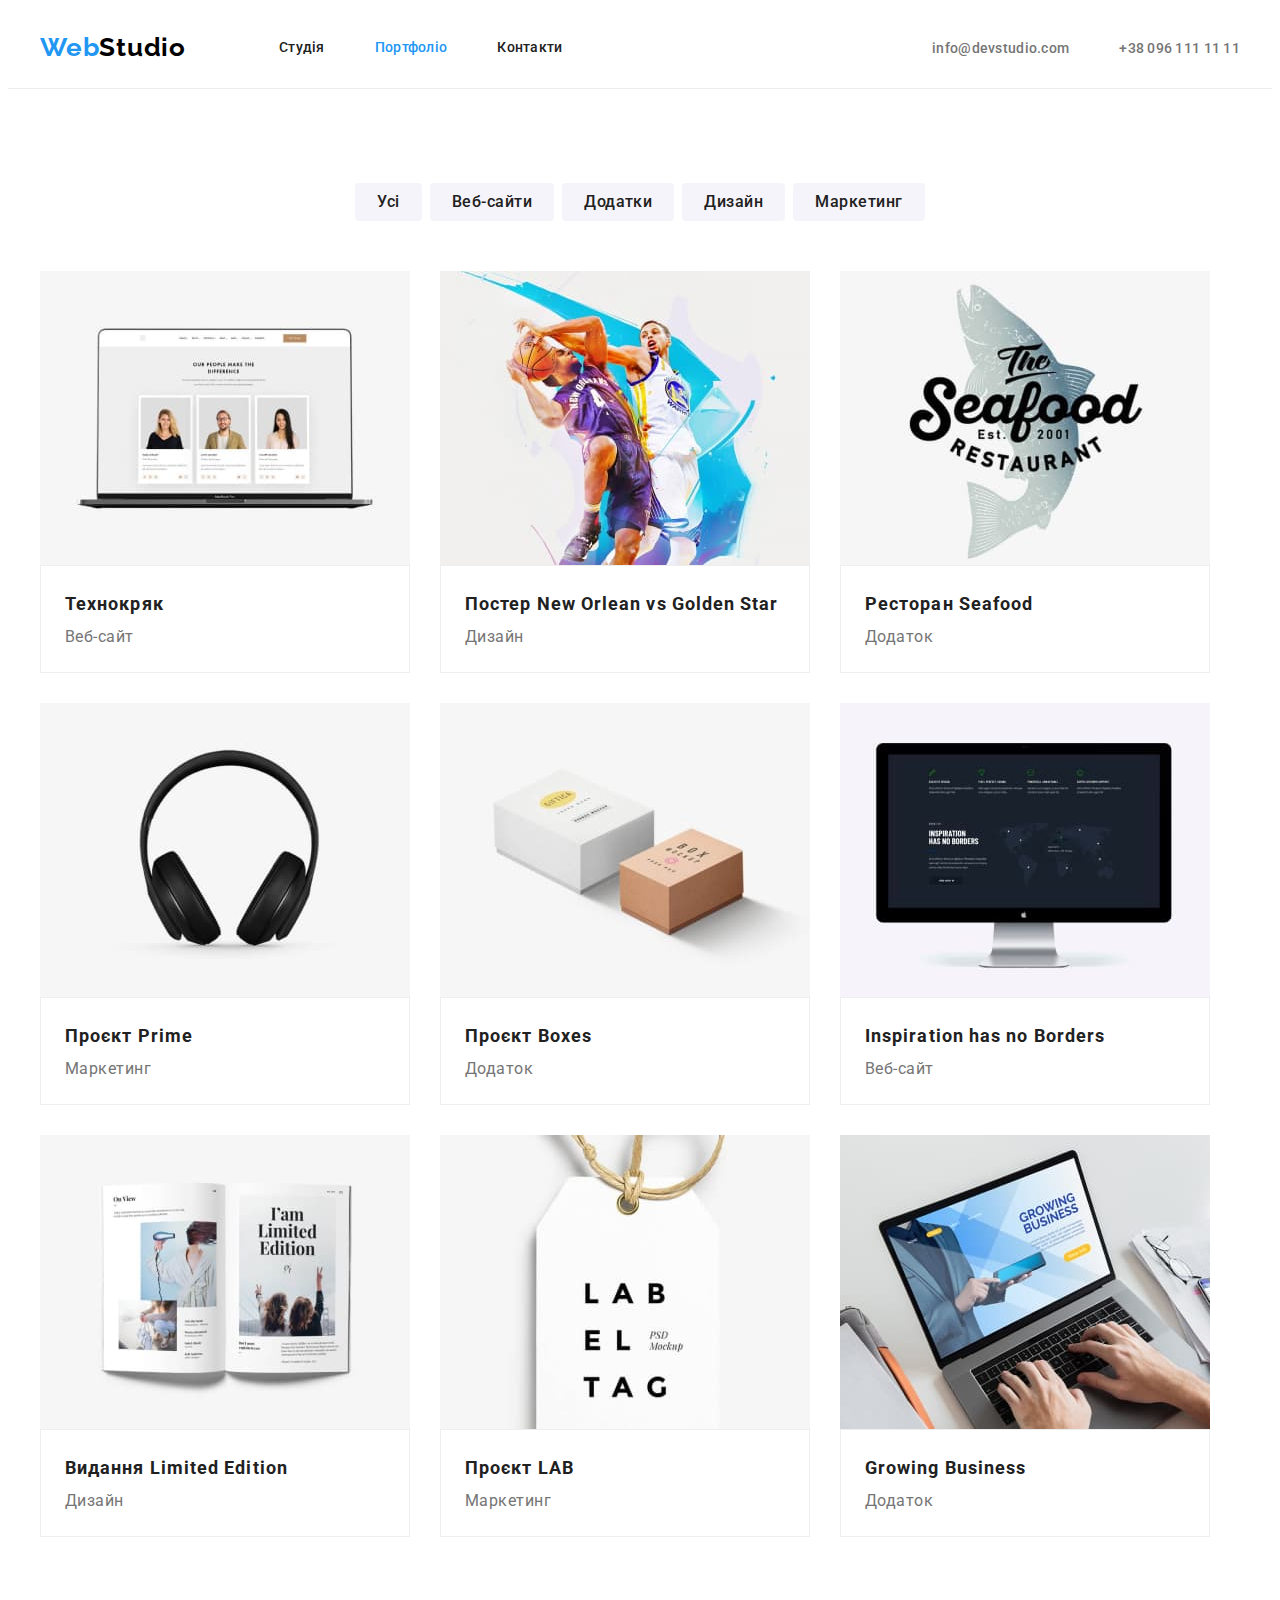
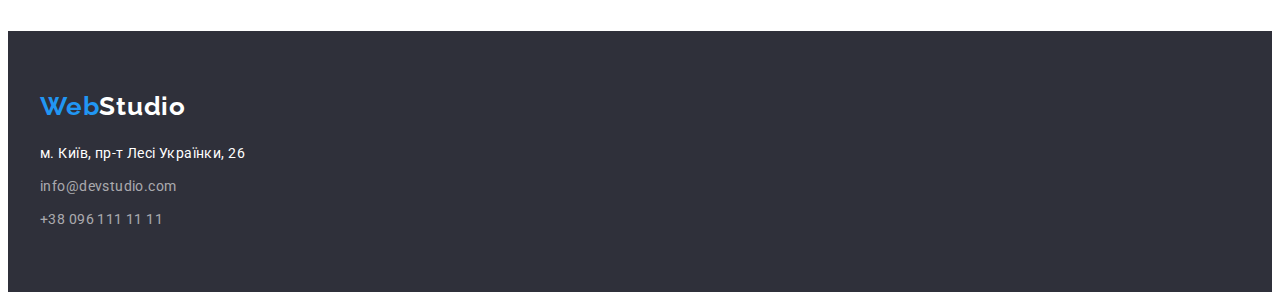
==== portfolio.html @ a1e8a6ac "first commit" ====
<!DOCTYPE html>
<html lang="uk">
  <head>
    <meta charset="UTF-8" />
    <meta http-equiv="X-UA-Compatible" content="IE=edge" />
    <meta name="viewport" content="width=device-width, initial-scale=1.0" />
    <title>WebStudio</title>
    <link rel="preconnect" href="https://fonts.googleapis.com" />
    <link rel="preconnect" href="https://fonts.gstatic.com" crossorigin />
    <link
      href="https://fonts.googleapis.com/css2?family=Raleway:wght@700&family=Roboto:wght@400;500;700;900&display=swap"
      rel="stylesheet"
    />
    <link
      rel="stylesheet"
      href="https://cdnjs.cloudflare.com/ajax/libs/modern-normalize/1.1.0/modern-normalize.min.css"
      integrity="sha512-wpPYUAdjBVSE4KJnH1VR1HeZfpl1ub8YT/NKx4PuQ5NmX2tKuGu6U/JRp5y+Y8XG2tV+wKQpNHVUX03MfMFn9Q=="
      crossorigin="anonymous"
      referrerpolicy="no-referrer"
    />
    <link rel="stylesheet" href="./css/styles.css" />
  </head>
  <body>
    <header class="header">
      <div class="container header-container">
        <nav class="header-nav">
          <a class="header-logo link" href="./index.html"
            ><span class="logo-link">Web</span>Studio</a
          >
          <ul class="header-list list">
            <li class="header-item">
              <a class="header-link link" href="./index.html">Студія</a>
            </li>
            <li class="header-item">
              <a class="header-link link current" href="./portfolio.html">Портфоліо</a>
            </li>
            <li class="header-item"><a class="header-link link" href="#">Контакти</a></li>
          </ul>
        </nav>
        <ul class="header-connect list">
          <li>
            <a class="header-mail link" href="mailto:info@devstudio.com">info@devstudio.com</a>
          </li>
          <li><a class="header-tel link" href="tel:+380961111111">+38 096 111 11 11</a></li>
        </ul>
      </div>
    </header>
    <main>
      <section class="section-project">
        <div class="container button-container">
          <ul class="button-list list">
            <li class="button-item">
              <button class="button-link" type="button">Усі</button>
            </li>
            <li class="button-item">
              <button class="button-link" type="button">Веб-сайти</button>
            </li>
            <li class="button-item">
              <button class="button-link" type="button">Додатки</button>
            </li>
            <li class="button-item">
              <button class="button-link" type="button">Дизайн</button>
            </li>
            <li class="button-item">
              <button class="button-link" type="button">Маркетинг</button>
            </li>
          </ul>
          <h1 class="project-title visually-hidden">Наші проєкти</h1>
          <ul class="project-list list">
            <li class="project-item">
              <img src="./images/project1.jpg" alt="Технокряк" width="370" />
              <div class="design">
                <h3 class="project-link">Технокряк</h3>
                <p class="project-paragraph">Веб-сайт</p>
              </div>
            </li>
            <li class="project-item">
              <img src="./images/project2.jpg" alt="Постер New Orlean vs Golden Star" width="370" />
              <div class="design">
                <h3 class="project-link">
                  Постер <span lang="en"> New Orlean vs Golden Star</span>
                </h3>
                <p class="project-paragraph">Дизайн</p>
              </div>
            </li>
            <li class="project-item">
              <img src="./images/project3.jpg" alt="Ресторан Seafood" width="370" />
              <div class="design">
                <h3 class="project-link">Ресторан <span lang="en">Seafood</span></h3>
                <p class="project-paragraph">Додаток</p>
              </div>
            </li>
            <li class="project-item">
              <img src="./images/project4.jpg" alt="Проєкт Prime" width="370" />
              <div class="design">
                <h3 class="project-link">Проєкт <span lang="en">Prime</span></h3>
                <p class="project-paragraph">Маркетинг</p>
              </div>
            </li>
            <li class="project-item">
              <img src="./images/project5.jpg" alt="Проєкт Boxes" width="370" />
              <div class="design">
                <h3 class="project-link">Проєкт <span lang="en">Boxes</span></h3>
                <p class="project-paragraph">Додаток</p>
              </div>
            </li>
            <li class="project-item">
              <img src="./images/project6.jpg" alt="Inspiration has no Borders" width="370" />
              <div class="design">
                <h3 lang="en" class="project-link">Inspiration has no Borders</h3>
                <p class="project-paragraph">Веб-сайт</p>
              </div>
            </li>
            <li class="project-item">
              <img src="./images/project7.jpg" alt="Видання Limited Edition" width="370" />
              <div class="design">
                <h3 class="project-link">Видання <span lang="en"> Limited Edition</span></h3>
                <p class="project-paragraph">Дизайн</p>
              </div>
            </li>
            <li class="project-item">
              <img src="./images/project8.jpg" alt="Проєкт LAB" width="370" />
              <div class="design">
                <h3 class="project-link">Проєкт <span lang="en">LAB</span></h3>
                <p class="project-paragraph">Маркетинг</p>
              </div>
            </li>
            <li class="project-item">
              <img src="./images/project9.jpg" alt="Growing Business" width="370" />
              <div class="design">
                <h3 lang="en" class="project-link">Growing Business</h3>
                <p class="project-paragraph">Додаток</p>
              </div>
            </li>
          </ul>
        </div>
      </section>
    </main>
    <footer class="footer">
      <div class="container">
        <a class="footer-logo link" href="./index.html"><span class="logo-link">Web</span>Studio</a>
        <address class="address">
          <ul class="footer-list list">
            <li class="footer-item">
              <a
                class="footer-map link"
                href="https://goo.gl/maps/CPtrU1FHBa2aNyZL9"
                target="_blank"
                rel="noopener noreferrer nofollow"
                >м. Київ, пр-т Лесі Українки, 26</a
              >
            </li>
            <li class="footer-item">
              <a class="footer-mail link" href="mailto:info@devstudio.com">info@devstudio.com</a>
            </li>
            <li class="footer-item">
              <a class="footer-tel link" href="tel:+380961111111">+38 096 111 11 11</a>
            </li>
          </ul>
        </address>
      </div>
    </footer>
  </body>
</html>
---- css/styles.css ----
:root {
    --brand-color: #212121;
    --accent-color: #2196F3;
    --accent-text-color: #FFFFFF;
    --paragraph-color: #757575;
}

p,
h1,
h2,
h3,
h4,
h5,
h6 {
    margin: 0;
}

ul,
ol {
    margin: 0;
    padding-left: 0;
}

button {
    cursor: pointer;
}

address {
    font-style: normal;
}

img {
    display: block;
    max-width: 100%;
    height: auto;
}

body {
    font-family: roboto, sans-serif;
    color:var(--brand-color);
}

.container {
    width: 1200px;
    padding-left: 15px;
    padding-right: 15px;
    margin: 0 auto;
    /* outline: 2px solid tomato; */
}

.list {
    list-style: none;
}

.link {
    text-decoration: none;
}

section {
    padding-top: 94px;
    padding-bottom: 94px;
}

/* ----------HEADER---------- */

.header {
    background-color: var(--accent-text-color);
    border-bottom: 1px solid #ECECEC
}

.header-nav {
    display: flex;
    align-items: center;
}

.header-container{
    display: flex;
    align-items: center;
}

.header-logo {
    padding-top: 24px;   
    padding-bottom: 25px;   
    font-family: 'Raleway';
    font-weight: 700;
    font-size: 26px;
    line-height: 1.19;
    letter-spacing: 0.03em;
    color: #000000;
}

.logo-link {
    color: var(--accent-color);
}

.header-list {
    display: flex;
    gap: 50px;
    margin-left: 93px;
}

.header-list :hover, .header-list :focus {
    color: var(--accent-color);
}

.header-list .current {
    color: var(--accent-color);
}

.header-list .link{
    display: block;
    padding-top: 32px;
    padding-bottom: 32px;

}

.header-link {
    font-weight: 500;
    font-size: 14px;
    line-height: 1.14;
    letter-spacing: 0.02em;
    color: var(--brand-color);
}

.header-connect :hover, .header-connect :focus {
    color: var(--accent-color);
}

.header-connect {
    display: flex;
    gap: 50px;
    margin-left: auto;
}

.header-mail {
    display: inline-block;
    font-weight: 500;
    font-size: 14px;
    line-height: 1.14;
    letter-spacing: 0.02em;
    color: var(--paragraph-color);
}

.header-tel {
    display: inline-block;
    font-weight: 500;
    font-size: 14px;
    line-height: 1.14;
    letter-spacing: 0.02em;
    color: var(--paragraph-color);
}

/* ----------HEADER---------- */

/* ----------HERO------------ */

.section-hero {
    background: #2F303A;
    color: var(--accent-text-color);
    text-align: center;
    padding: 200px 0px;
}   

.hero-title {
    margin-bottom: 30px;
    font-weight: 900;
    font-size: 44px;
    line-height: 1.36;
    letter-spacing: 0.06em;
    text-transform: uppercase;
}

.hero-button {
    padding: 10px 32px;
    min-width: 216px;
    height: 50px;
    border-radius: 4px;
    font-family: inherit;
    font-style: normal;
    font-weight: 700;
    font-size: 16px;
    line-height: 1.88;
    border: 0px;
    letter-spacing: 0.06em;
    color: var(--accent-text-color);
    background-color: var(--accent-color);
    box-shadow: 0px 4px 4px rgba(0, 0, 0, 0.15);
    
}

/* ----------HERO------------ */

/* ----------ПЕРЕВАГИ------------ */

.visually-hidden {
    position: absolute;
    white-space: nowrap;
    width: 1px;
    height: 1px;
    overflow: hidden;
    border: 0;
    padding: 0;
    clip: rect(0 0 0 0);
    clip-path: inset(50%);
    margin: -1px;
}

.section-advances {
    background: #F5F5F5;
    padding-bottom: 0px;
}

.advances-list{
    display: flex;
    align-items: flex-start;
    gap: 30px;
}

.advances-item {
    width: 270px;
}

.advances-post-title {
    font-weight: 700;
    font-size: 14px;
    line-height: 1.14;
    letter-spacing: 0.03em;
    text-transform: uppercase;
    color: var(--brand-color);
}

.advances-paragraph {
    margin-top: 10px;
    font-size: 14px;
    line-height: 1.71;
    letter-spacing: 0.03em;
    color: var(--paragraph-color);
}

/* ----------ПЕРЕВАГИ------------ */

/* ----------ЩО РОБИМО------------ */

.section-work {
    background: #F5F5F5;
}

.work-title {
    margin-bottom: 50px;
    font-weight: 700;
    font-size: 36px;
    line-height: 1.17;
    text-align: center;
    letter-spacing: 0.03em;
}

.work-list {
    display: flex;
    flex-wrap: wrap;
}

.work-link {
    margin-right: 30px;
    width: 370px;
}

.work-link:nth-child(3n){
    margin-right: 0;
}


/* ----------ЩО РОБИМО------------ */

/* ----------КОМАНДА-------------- */

.section-team {
    background: #F5F4FA

}

.team-list {
    display: flex;
    flex-wrap: wrap;
}

.team-link {
    margin-right: 30px;
    width: 270px;
    background-color: var(--accent-text-color);
    box-shadow: 0px 1px 3px rgba(0, 0, 0, 0.12), 0px 1px 1px rgba(0, 0, 0, 0.14), 0px 2px 1px rgba(0, 0, 0, 0.2);
    border-radius: 0px 0px 4px 4px;
}

.team-link:nth-child(4n){
    margin-right: 0;
}


.team-title {
    margin-bottom: 50px;
    font-weight: 700;
    font-size: 36px;
    line-height: 1.17;
    text-align: center;
    letter-spacing: 0.03em;
}

.officer {
    padding-top: 30px;
    padding-bottom: 30px;
}

.team-post-title {
    margin-bottom: 10px;
    font-weight: 500;
    font-size: 16px;
    line-height: 1.19;
    text-align: center;
    letter-spacing: 0.03em;
}

.team-paragraph {
    font-size: 16px;
    line-height: 1.19;
    text-align: center;
    letter-spacing: 0.03em;
    color: var(--paragraph-color);
}

/* ----------КОМАНДА-------------- */

/* ----------FOOTER-------------- */

.footer {
    background: #2F303A;
    padding-top: 60px;
    padding-bottom: 60px;
}

.footer-list :hover,
.footer-list :focus {
    color: var(--accent-color)
}

.footer-list {
    margin-top: 20px;
    gap: 10px;
}

.footer-item {
    margin-bottom: 9px;
}

.footer-item:last-child{
    margin-bottom: 0px;
}

.footer-logo {
    font-family: 'Raleway';
    font-style: normal;
    font-weight: 700;
    font-size: 26px;
    line-height: 1.19;
    letter-spacing: 0.03em;
    color: var(--accent-text-color);
}

.footer-map {
    font-size: 14px;
    line-height: 1.71;
    letter-spacing: 0.03em;
    color: var(--accent-text-color);
}

.footer-mail {
    font-size: 14px;
    line-height: 1.71;
    letter-spacing: 0.03em;
    color: rgba(255, 255, 255, 0.6);
}

.footer-tel {
    font-size: 14px;
    line-height: 1.71;
    letter-spacing: 0.03em;
    color: rgba(255, 255, 255, 0.6);
}

/* ----------FOOTER-------------- */

/* ----------ФІЛЬТРИ-------------- */

.button-item :hover,
.button-item :focus {
    color: var(--accent-text-color);
    background: var(--accent-color);
}

.button-list{
    display: flex;
    gap: 8px;
    margin-bottom: 50px;
    justify-content: center;
}

.button-link {
    padding: 6px 22px;
    border: 0px;
    border-radius: 4px;
    font-family: inherit;
    font-weight: 500;
    font-size: 16px;
    line-height: 1.62;
    text-align: center;
    letter-spacing: 0.03em;
    color: var(--brand-color);
    background-color: #F5F4FA;
}

/* ----------ФІЛЬТРИ-------------- */

/* ----------ПРОЄКТИ-------------- */

.section-project{
    background: var(--accent-text-color);
}
.project-list {
    display: flex;
    flex-wrap: wrap;
}

.project-item{
    margin-right: 30px;
    margin-bottom: 30px;
    width: 370px;
    background: #FFFFFF;
}

.project-item:nth-child(3n){
    margin-right: 0;
}

.project-item:nth-last-child(-n+3){
    margin-bottom: 0px;
}

.design{
    border: 1px solid #EEEEEE;
    padding: 20px 24px;
}

.project-link {
    font-weight: 700;
    font-size: 18px;
    line-height: 2;
    letter-spacing: 0.06em;
    color: var(--brand-color);
}

.project-paragraph {
    font-size: 16px;
    line-height: 1.88;
    letter-spacing: 0.03em;
    color: var(--paragraph-color);
}

/* ----------ПРОЄКТИ-------------- */
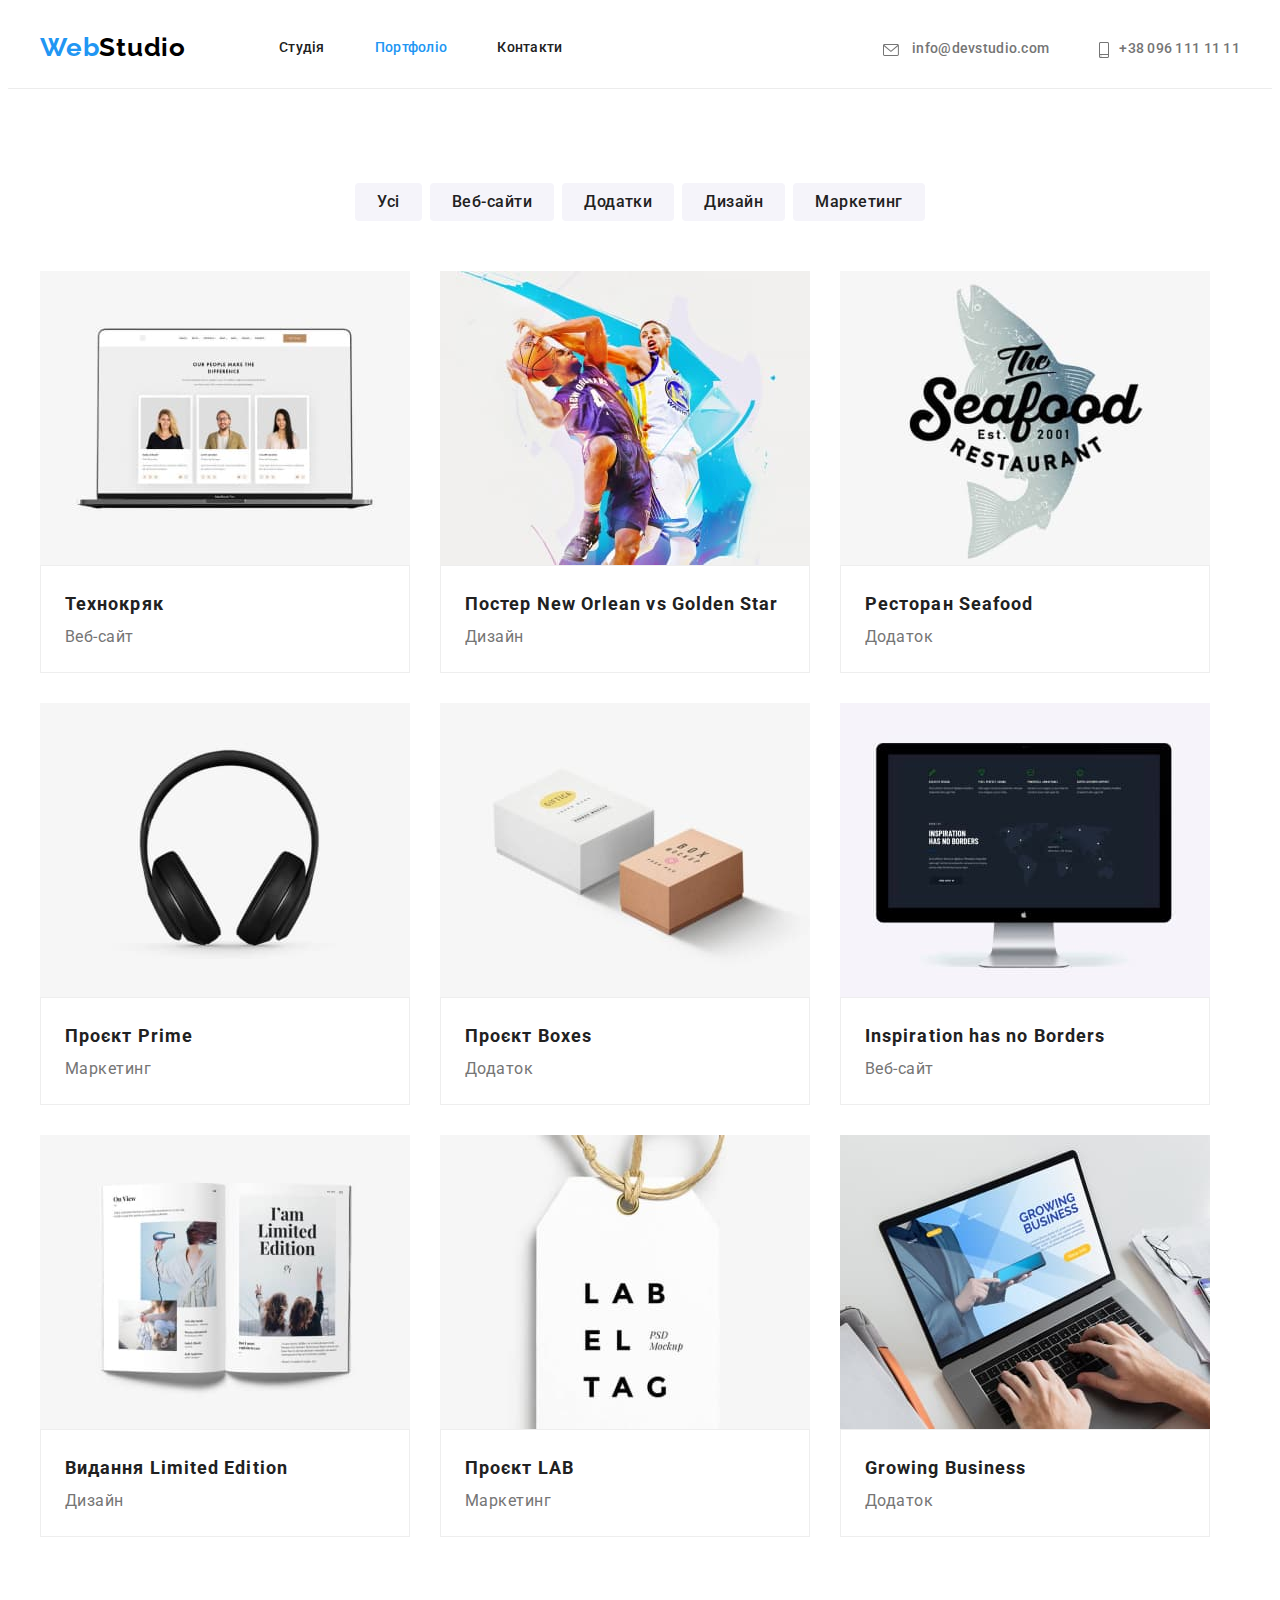
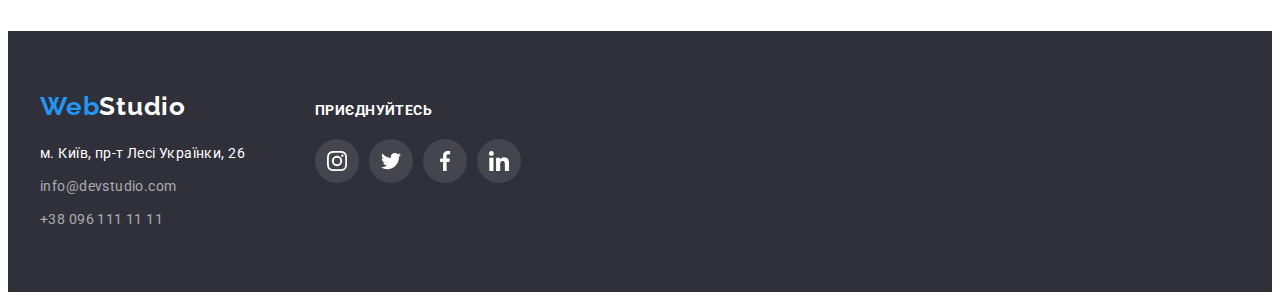
==== commit fa9ce4e3: "third commit" ====
--- a/portfolio.html
+++ b/portfolio.html
@@ -39,9 +39,20 @@
         </nav>
         <ul class="header-connect list">
           <li>
-            <a class="header-mail link" href="mailto:info@devstudio.com">info@devstudio.com</a>
+            <a class="header-mail link" href="mailto:info@devstudio.com">
+              <svg class="header-mail-item" width="16" height="12">
+                <use href="./images/icons.svg#icon-mail"></use>
+              </svg>
+              info@devstudio.com</a
+            >
           </li>
-          <li><a class="header-tel link" href="tel:+380961111111">+38 096 111 11 11</a></li>
+          <li>
+            <a class="header-tel link" href="tel:+380961111111">
+              <svg class="header-phone-item" width="10" height="16">
+                <use href="./images/icons.svg#icon-phone"></use></svg
+              >+38 096 111 11 11</a
+            >
+          </li>
         </ul>
       </div>
     </header>
@@ -65,99 +76,154 @@
               <button class="button-link" type="button">Маркетинг</button>
             </li>
           </ul>
-          <h1 class="project-title visually-hidden">Наші проєкти</h1>
+          <h1 class="project-pretitle visually-hidden">Наші проєкти</h1>
           <ul class="project-list list">
             <li class="project-item">
-              <img src="./images/project1.jpg" alt="Технокряк" width="370" />
-              <div class="design">
-                <h3 class="project-link">Технокряк</h3>
-                <p class="project-paragraph">Веб-сайт</p>
-              </div>
-            </li>
-            <li class="project-item">
-              <img src="./images/project2.jpg" alt="Постер New Orlean vs Golden Star" width="370" />
-              <div class="design">
-                <h3 class="project-link">
-                  Постер <span lang="en"> New Orlean vs Golden Star</span>
-                </h3>
-                <p class="project-paragraph">Дизайн</p>
-              </div>
-            </li>
-            <li class="project-item">
-              <img src="./images/project3.jpg" alt="Ресторан Seafood" width="370" />
-              <div class="design">
-                <h3 class="project-link">Ресторан <span lang="en">Seafood</span></h3>
-                <p class="project-paragraph">Додаток</p>
-              </div>
-            </li>
-            <li class="project-item">
-              <img src="./images/project4.jpg" alt="Проєкт Prime" width="370" />
-              <div class="design">
-                <h3 class="project-link">Проєкт <span lang="en">Prime</span></h3>
-                <p class="project-paragraph">Маркетинг</p>
-              </div>
-            </li>
-            <li class="project-item">
-              <img src="./images/project5.jpg" alt="Проєкт Boxes" width="370" />
-              <div class="design">
-                <h3 class="project-link">Проєкт <span lang="en">Boxes</span></h3>
-                <p class="project-paragraph">Додаток</p>
-              </div>
-            </li>
-            <li class="project-item">
-              <img src="./images/project6.jpg" alt="Inspiration has no Borders" width="370" />
-              <div class="design">
-                <h3 lang="en" class="project-link">Inspiration has no Borders</h3>
-                <p class="project-paragraph">Веб-сайт</p>
-              </div>
-            </li>
-            <li class="project-item">
-              <img src="./images/project7.jpg" alt="Видання Limited Edition" width="370" />
-              <div class="design">
-                <h3 class="project-link">Видання <span lang="en"> Limited Edition</span></h3>
-                <p class="project-paragraph">Дизайн</p>
-              </div>
-            </li>
-            <li class="project-item">
-              <img src="./images/project8.jpg" alt="Проєкт LAB" width="370" />
-              <div class="design">
-                <h3 class="project-link">Проєкт <span lang="en">LAB</span></h3>
-                <p class="project-paragraph">Маркетинг</p>
-              </div>
-            </li>
-            <li class="project-item">
-              <img src="./images/project9.jpg" alt="Growing Business" width="370" />
-              <div class="design">
-                <h3 lang="en" class="project-link">Growing Business</h3>
-                <p class="project-paragraph">Додаток</p>
-              </div>
+              <a href="" class="project-link link"
+                ><img src="./images/project1.jpg" alt="Технокряк" width="370" />
+                <div class="design">
+                  <h2 class="project-title">Технокряк</h2>
+                  <p class="project-paragraph">Веб-сайт</p>
+                </div></a
+              >
+            </li>
+            <li class="project-item">
+              <a href="" class="project-link link"
+                ><img
+                  src="./images/project2.jpg"
+                  alt="Постер New Orlean vs Golden Star"
+                  width="370"
+                />
+                <div class="design">
+                  <h2 class="project-title">
+                    Постер <span lang="en"> New Orlean vs Golden Star</span>
+                  </h2>
+                  <p class="project-paragraph">Дизайн</p>
+                </div></a
+              >
+            </li>
+            <li class="project-item">
+              <a href="" class="project-link link"
+                ><img src="./images/project3.jpg" alt="Ресторан Seafood" width="370" />
+                <div class="design">
+                  <h2 class="project-title">Ресторан <span lang="en">Seafood</span></h2>
+                  <p class="project-paragraph">Додаток</p>
+                </div></a
+              >
+            </li>
+            <li class="project-item">
+              <a href="" class="project-link link"
+                ><img src="./images/project4.jpg" alt="Проєкт Prime" width="370" />
+                <div class="design">
+                  <h2 class="project-title">Проєкт <span lang="en">Prime</span></h2>
+                  <p class="project-paragraph">Маркетинг</p>
+                </div></a
+              >
+            </li>
+            <li class="project-item">
+              <a href="" class="project-link link"
+                ><img src="./images/project5.jpg" alt="Проєкт Boxes" width="370" />
+                <div class="design">
+                  <h2 class="project-title">Проєкт <span lang="en">Boxes</span></h2>
+                  <p class="project-paragraph">Додаток</p>
+                </div></a
+              >
+            </li>
+            <li class="project-item">
+              <a href="" class="project-link link"
+                ><img src="./images/project6.jpg" alt="Inspiration has no Borders" width="370" />
+                <div class="design">
+                  <h2 lang="en" class="project-title">Inspiration has no Borders</h2>
+                  <p class="project-paragraph">Веб-сайт</p>
+                </div></a
+              >
+            </li>
+            <li class="project-item">
+              <a href="" class="project-link link"
+                ><img src="./images/project7.jpg" alt="Видання Limited Edition" width="370" />
+                <div class="design">
+                  <h2 class="project-title">Видання <span lang="en"> Limited Edition</span></h2>
+                  <p class="project-paragraph">Дизайн</p>
+                </div></a
+              >
+            </li>
+            <li class="project-item">
+              <a href="" class="project-link link"
+                ><img src="./images/project8.jpg" alt="Проєкт LAB" width="370" />
+                <div class="design">
+                  <h2 class="project-title">Проєкт <span lang="en">LAB</span></h2>
+                  <p class="project-paragraph">Маркетинг</p>
+                </div></a
+              >
+            </li>
+            <li class="project-item">
+              <a href="" class="project-link link"
+                ><img src="./images/project9.jpg" alt="Growing Business" width="370" />
+                <div class="design">
+                  <h2 lang="en" class="project-title">Growing Business</h2>
+                  <p class="project-paragraph">Додаток</p>
+                </div></a
+              >
             </li>
           </ul>
         </div>
       </section>
     </main>
     <footer class="footer">
-      <div class="container">
-        <a class="footer-logo link" href="./index.html"><span class="logo-link">Web</span>Studio</a>
-        <address class="address">
-          <ul class="footer-list list">
-            <li class="footer-item">
-              <a
-                class="footer-map link"
-                href="https://goo.gl/maps/CPtrU1FHBa2aNyZL9"
-                target="_blank"
-                rel="noopener noreferrer nofollow"
-                >м. Київ, пр-т Лесі Українки, 26</a
-              >
-            </li>
-            <li class="footer-item">
-              <a class="footer-mail link" href="mailto:info@devstudio.com">info@devstudio.com</a>
-            </li>
-            <li class="footer-item">
-              <a class="footer-tel link" href="tel:+380961111111">+38 096 111 11 11</a>
-            </li>
-          </ul>
-        </address>
+      <div class="container footer-container">
+        <div class="adress-container">
+          <a class="footer-logo link" href="./index.html"
+            ><span class="logo-link">Web</span>Studio</a
+          >
+          <address class="address">
+            <ul class="footer-list list">
+              <li class="footer-item">
+                <a
+                  class="footer-map link"
+                  href="https://goo.gl/maps/CPtrU1FHBa2aNyZL9"
+                  target="_blank"
+                  rel="noopener noreferrer nofollow"
+                  >м. Київ, пр-т Лесі Українки, 26</a
+                >
+              </li>
+              <li class="footer-item">
+                <a class="footer-mail link" href="mailto:info@devstudio.com">info@devstudio.com</a>
+              </li>
+              <li class="footer-item">
+                <a class="footer-tel link" href="tel:+380961111111">+38 096 111 11 11</a>
+              </li>
+            </ul>
+          </address>
+        </div>
+        <div class="invite-container">
+          <p class="invite-title">Приєднуйтесь</p>
+          <ul class="invite-soc-list list">
+            <li class="invite-soc-item">
+              <a href="" class="invite-soc-link link"
+                ><svg class="invite-soc-icon" width="20" height="20">
+                  <use href="./images/icons.svg#icon-instagram"></use></svg
+              ></a>
+            </li>
+            <li class="invite-soc-item">
+              <a href="" class="invite-soc-link link"
+                ><svg class="invite-soc-icon" width="20" height="20">
+                  <use href="./images/icons.svg#icon-twitter"></use></svg
+              ></a>
+            </li>
+            <li class="invite-soc-item">
+              <a href="" class="invite-soc-link link"
+                ><svg class="invite-soc-icon" width="20" height="20">
+                  <use href="./images/icons.svg#icon-facebook"></use></svg
+              ></a>
+            </li>
+            <li class="invite-soc-item">
+              <a href="" class="invite-soc-link link"
+                ><svg class="invite-soc-icon" width="20" height="20">
+                  <use href="./images/icons.svg#icon-linkedin"></use></svg
+              ></a>
+            </li>
+          </ul>
+        </div>
       </div>
     </footer>
   </body>
--- a/css/styles.css
+++ b/css/styles.css
@@ -140,6 +140,7 @@
     line-height: 1.14;
     letter-spacing: 0.02em;
     color: var(--paragraph-color);
+    
 }
 
 .header-tel {
@@ -149,6 +150,19 @@
     line-height: 1.14;
     letter-spacing: 0.02em;
     color: var(--paragraph-color);
+    
+}
+
+.header-mail-item {
+    margin-right: 10px;
+    fill: currentColor;
+    vertical-align: middle;
+}
+
+.header-phone-item {
+    margin-right: 10px;
+    fill: currentColor;
+    vertical-align: middle;
 }
 
 /* ----------HEADER---------- */
@@ -156,10 +170,16 @@
 /* ----------HERO------------ */
 
 .section-hero {
-    background: #2F303A;
+    background-color: #2F303A;
+    background-image:linear-gradient(rgba(47, 48, 58, 0.4),rgba(47, 48, 58, 0.4)), url(../images/hero.jpg);
+    background-repeat: no-repeat;
+    background-position:center;
+    background-size: cover;
+    max-width: 1600px;
     color: var(--accent-text-color);
     text-align: center;
     padding: 200px 0px;
+    margin: 0 auto;
 }   
 
 .hero-title {
@@ -207,7 +227,7 @@
 }
 
 .section-advances {
-    background: #F5F5F5;
+    background: var(--accent-text-color);
     padding-bottom: 0px;
 }
 
@@ -217,8 +237,14 @@
     gap: 30px;
 }
 
-.advances-item {
+.advances-item-icon {
+    height: 120px;
     width: 270px;
+    background-color: #F5F4FA;
+    border-radius: 4px;
+    display: flex;
+    align-items: center;
+    justify-content: center;
 }
 
 .advances-post-title {
@@ -228,6 +254,7 @@
     letter-spacing: 0.03em;
     text-transform: uppercase;
     color: var(--brand-color);
+    margin-top: 30px;
 }
 
 .advances-paragraph {
@@ -243,7 +270,7 @@
 /* ----------ЩО РОБИМО------------ */
 
 .section-work {
-    background: #F5F5F5;
+    background: var(--accent-text-color);
 }
 
 .work-title {
@@ -326,9 +353,107 @@
     text-align: center;
     letter-spacing: 0.03em;
     color: var(--paragraph-color);
-}
+    margin-bottom: 16px;
+}
+
+.team-soc-list {
+    display: flex;
+    justify-content: center;
+    gap: 10px;
+}
+
+.team-soc-item {
+    width: 44px;
+    height: 44px;
+}
+
+.team-soc-link {
+    width: 100%;
+    height: 100%;
+    color: var(--accent-text-color);
+    border-radius: 50%;
+    display: flex;
+    align-items: center;
+    justify-content: center;
+}
+
+.team-soc-icon {
+    fill: #AFB1B8;
+}
+
+
+
+.team-soc-link:hover,
+.team-soc-link:focus {
+    background-color: var(--accent-color);
+}
+
+.team-soc-link:hover .team-soc-icon {
+    fill: var(--accent-text-color);
+}
+
+.team-soc-link:focus .team-soc-icon {
+    fill: var(--accent-text-color);
+}
+
 
 /* ----------КОМАНДА-------------- */
+
+/* --------ПОСТІЙНІ КЛІЄНТИ-------- */
+
+.section-clients {
+    background-color: var(--accent-text-color);
+}
+
+.clients-title {
+    margin-bottom: 50px;
+    font-weight: 700;
+    font-size: 36px;
+    line-height: 1.17;
+    text-align: center;
+    letter-spacing: 0.03em;
+}
+
+.clients-list {
+    display: flex;
+    gap: 30px;
+}
+
+
+.clients-item {
+    width: calc((100%-150px)/6);
+    height: 92px;
+}
+
+.clients-link {
+    height: 100%;
+    width: 100%;
+    border: 1px solid #AFB1B8;
+    border-radius: 4px;
+    display: flex;
+    align-items: center;
+    justify-content: center;
+}
+
+.clients-icon {
+    fill: #AFB1B8;
+}
+
+.clients-link:hover,
+.clients-link:focus {
+    border-color: var(--accent-color);
+}
+
+.clients-link:hover .clients-icon {
+    fill: var(--accent-color);
+}
+
+.clients-link:focus .clients-icon {
+    fill: var(--accent-color);
+}
+
+
+/* --------ПОСТІЙНІ КЛІЄНТИ-------- */
 
 /* ----------FOOTER-------------- */
 
@@ -338,6 +463,11 @@
     padding-bottom: 60px;
 }
 
+.footer-container {
+    display: flex;
+    align-items: baseline;
+}
+
 .footer-list :hover,
 .footer-list :focus {
     color: var(--accent-color)
@@ -386,6 +516,53 @@
     letter-spacing: 0.03em;
     color: rgba(255, 255, 255, 0.6);
 }
+
+.invite-container {
+    margin-left: 70px;
+}
+
+.invite-title{
+    font-weight: 700;
+    font-size: 14px;
+    line-height: 1.14;
+    letter-spacing: 0.03em;
+    text-transform: uppercase;
+    margin-bottom: 20px;
+    color: var(--accent-text-color);
+}
+
+.invite-soc-list {
+    display: flex;
+    justify-content: center;
+    gap: 10px;
+}
+
+.invite-soc-item {
+    width: 44px;
+    height: 44px;
+}
+
+.invite-soc-link {
+    width: 100%;
+    height: 100%;
+    background-color: rgba(255, 255, 255, 0.1);
+    border-radius: 50%;
+    display: flex;
+    align-items: center;
+    justify-content: center;
+}
+
+.invite-soc-icon {
+    fill: var(--accent-text-color);
+}
+
+
+
+.invite-soc-link:hover,
+.invite-soc-link:focus {
+    background-color: var(--accent-color);
+}
+
 
 /* ----------FOOTER-------------- */
 
@@ -395,7 +572,14 @@
 .button-item :focus {
     color: var(--accent-text-color);
     background: var(--accent-color);
-}
+    box-shadow: 0px 2px 2px
+    rgba(0, 0, 0, 0.12),
+    0px 1px 2px
+    rgba(0, 0, 0, 0.08),
+    0px 3px 1px
+    rgba(0, 0, 0, 0.1)
+}
+
 
 .button-list{
     display: flex;
@@ -450,7 +634,7 @@
     padding: 20px 24px;
 }
 
-.project-link {
+.project-title {
     font-weight: 700;
     font-size: 18px;
     line-height: 2;
@@ -465,4 +649,18 @@
     color: var(--paragraph-color);
 }
 
+
+.project-link:hover,
+.project-link:focus {
+display: block;
+box-shadow: 1px 4px 6px
+rgba(0, 0, 0, 0.16),
+0px 4px 4px
+rgba(0, 0, 0, 0.06),
+0px 1px 1px
+rgba(0, 0, 0, 0.12)
+}
+
+
+
 /* ----------ПРОЄКТИ-------------- */